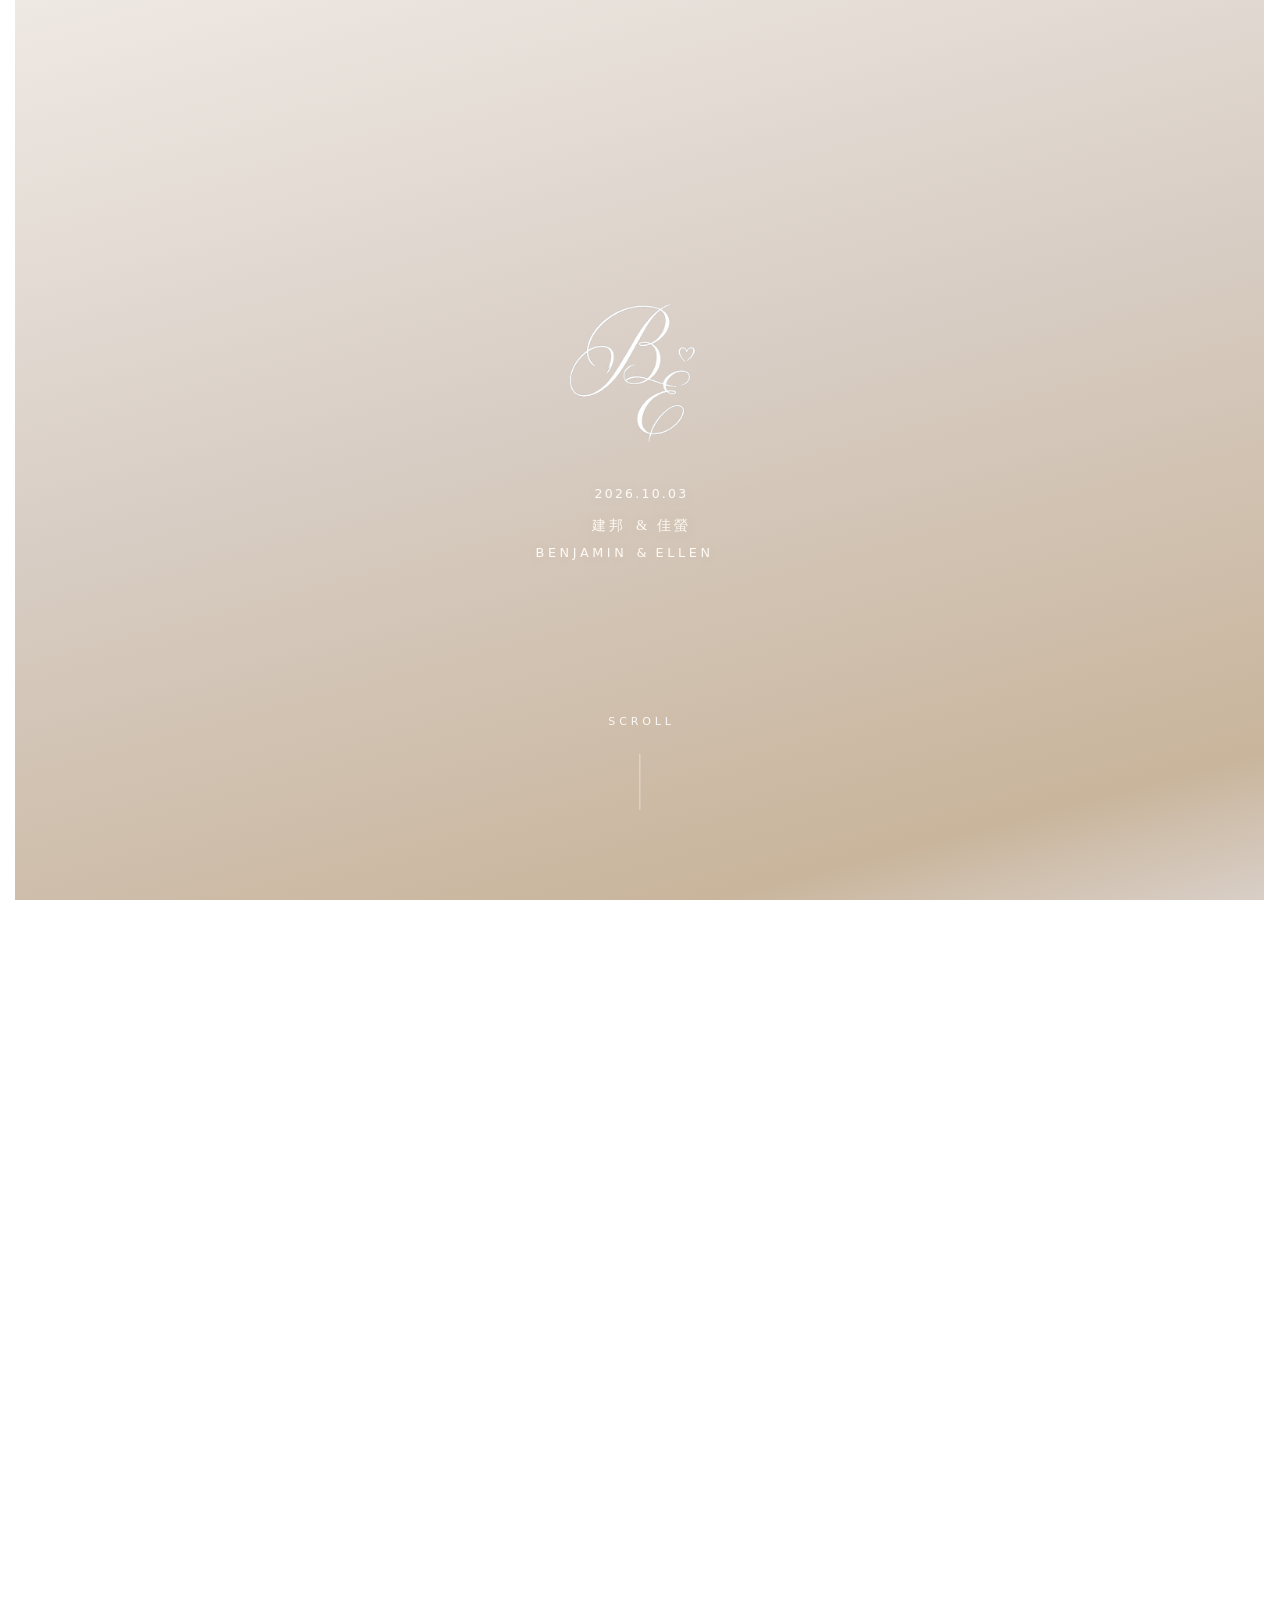
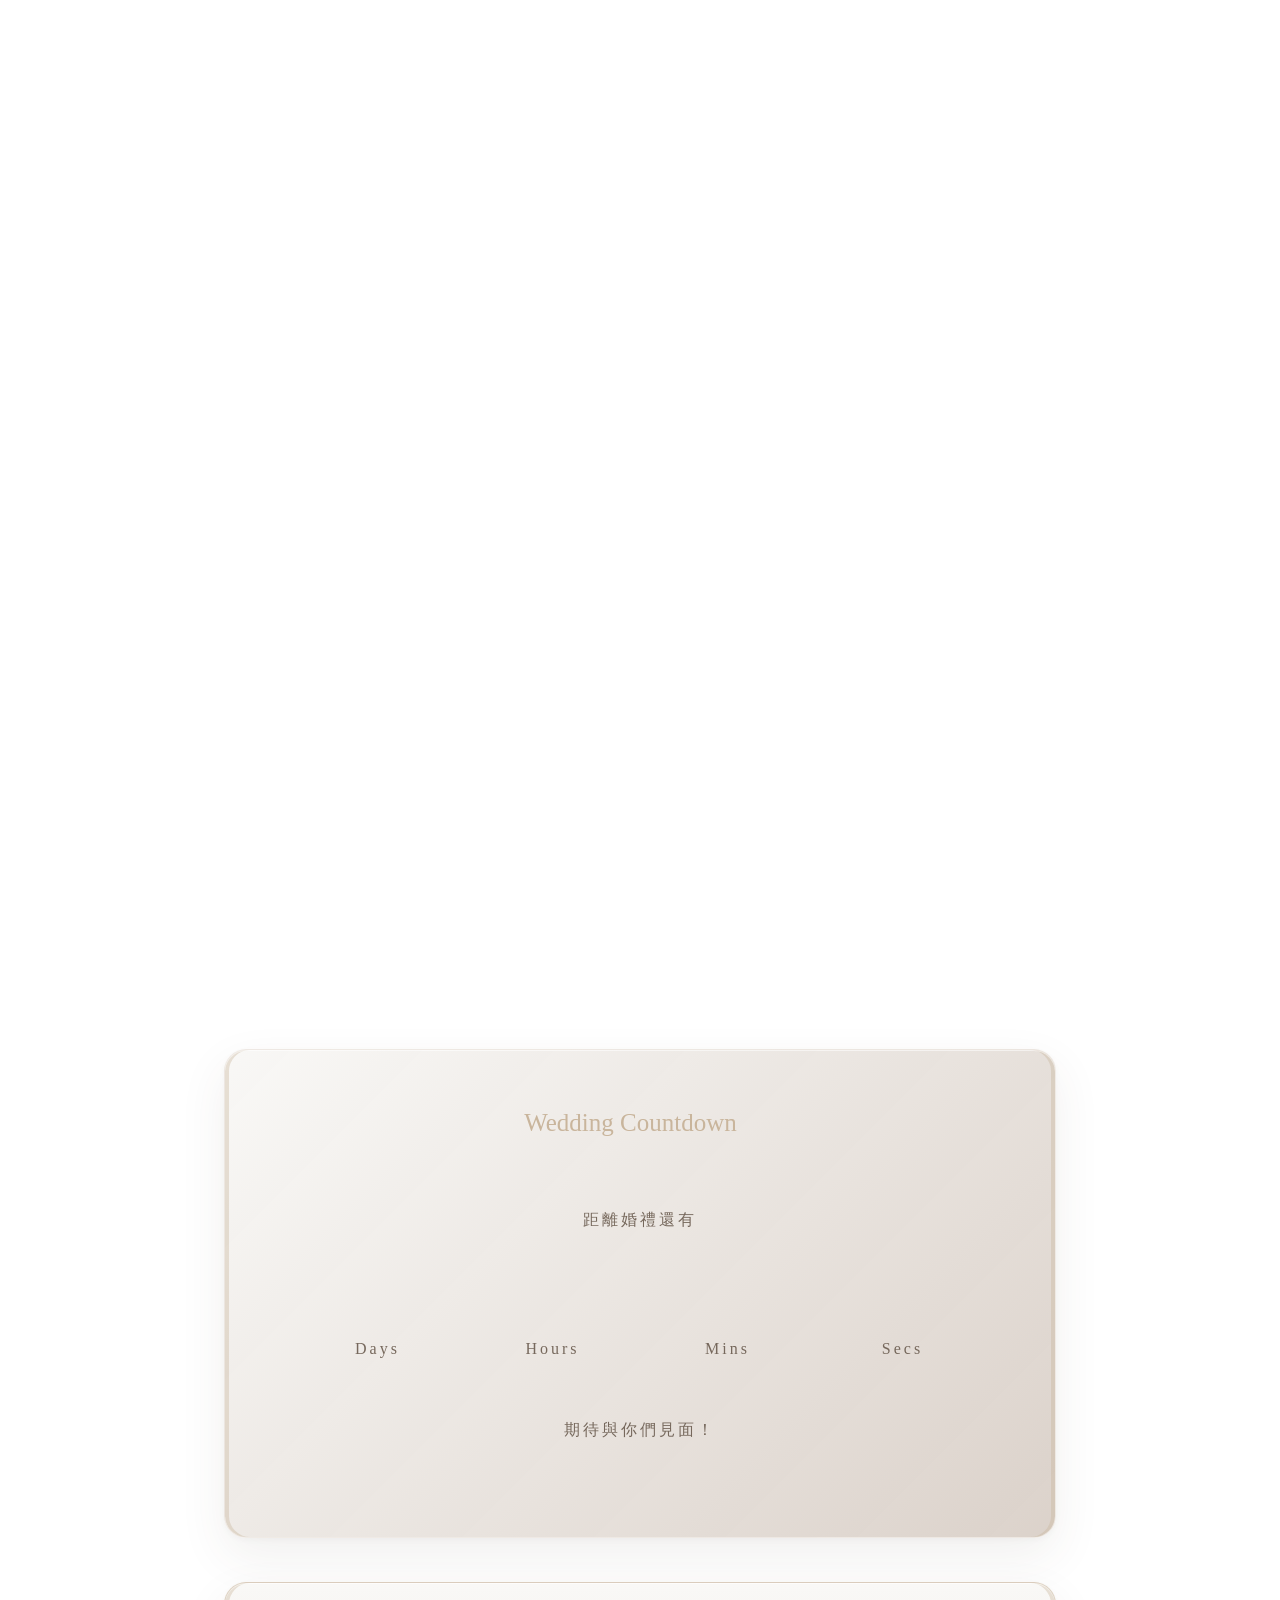
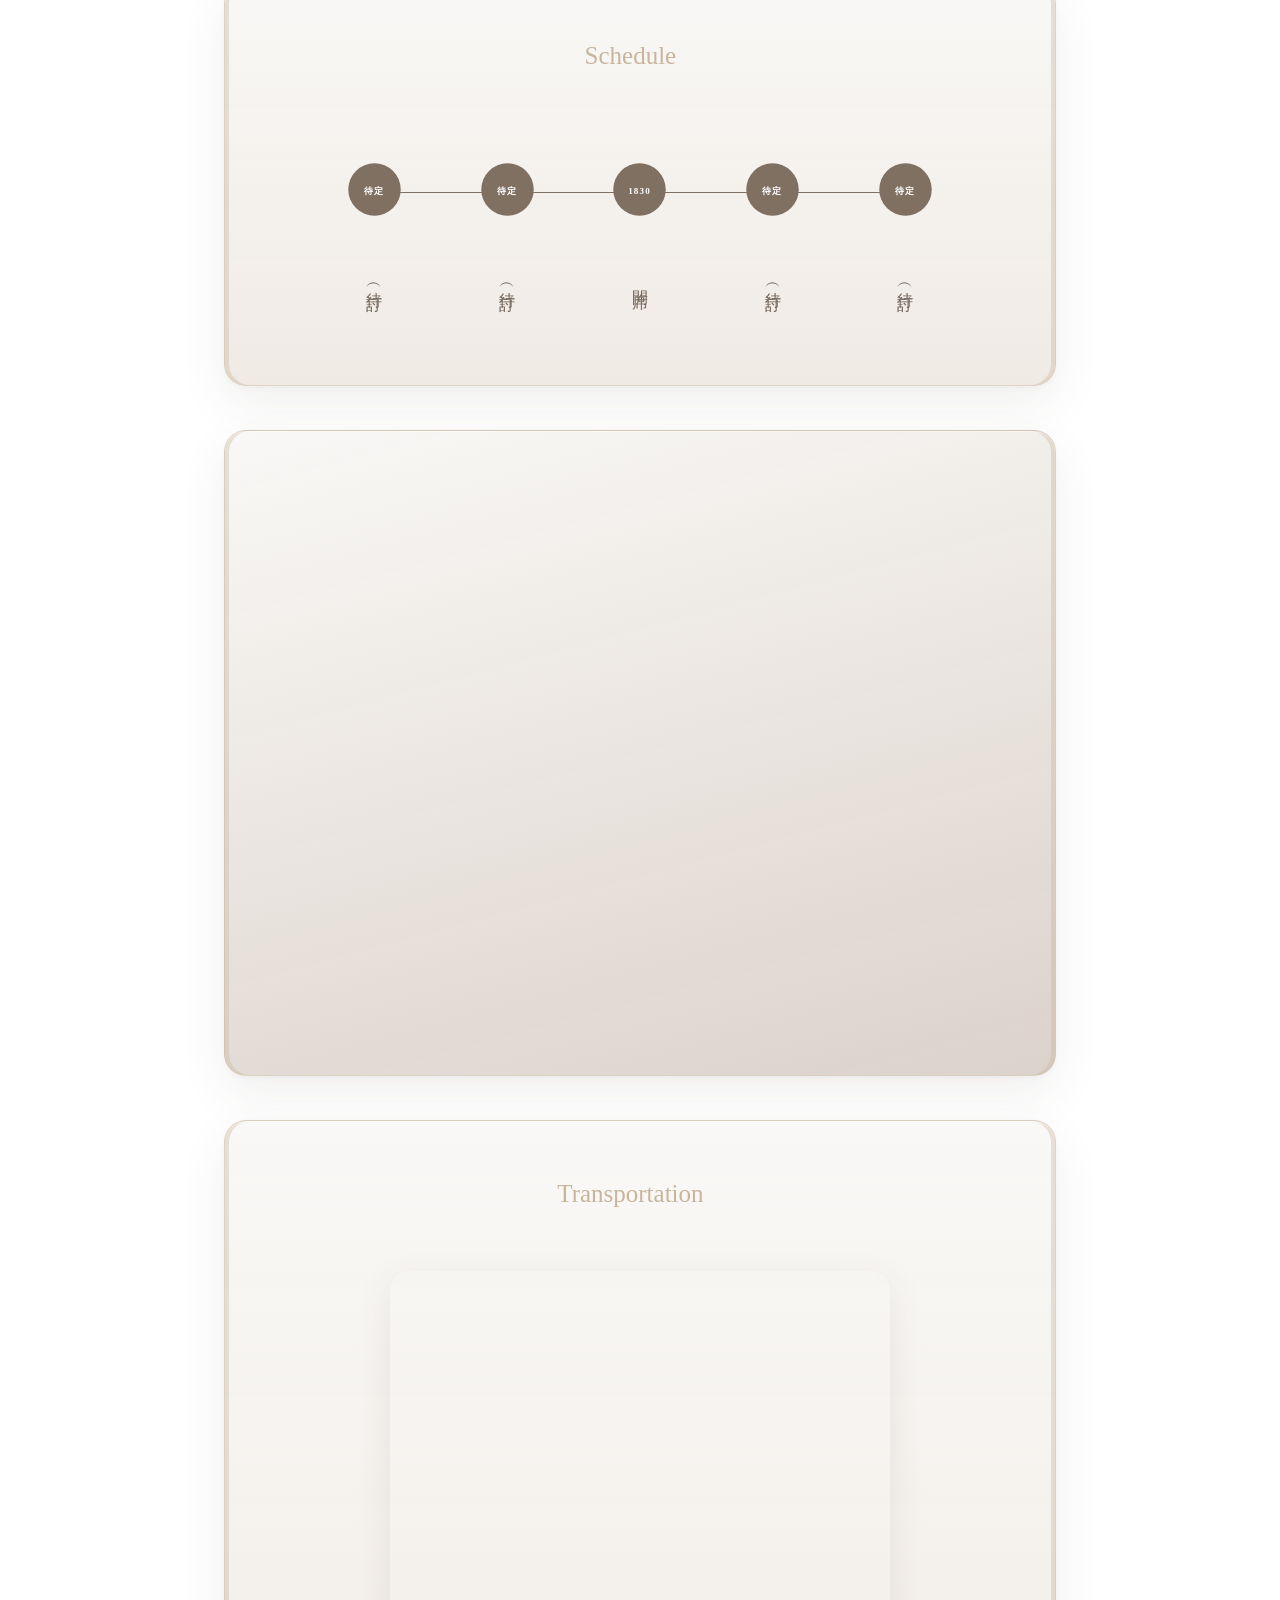
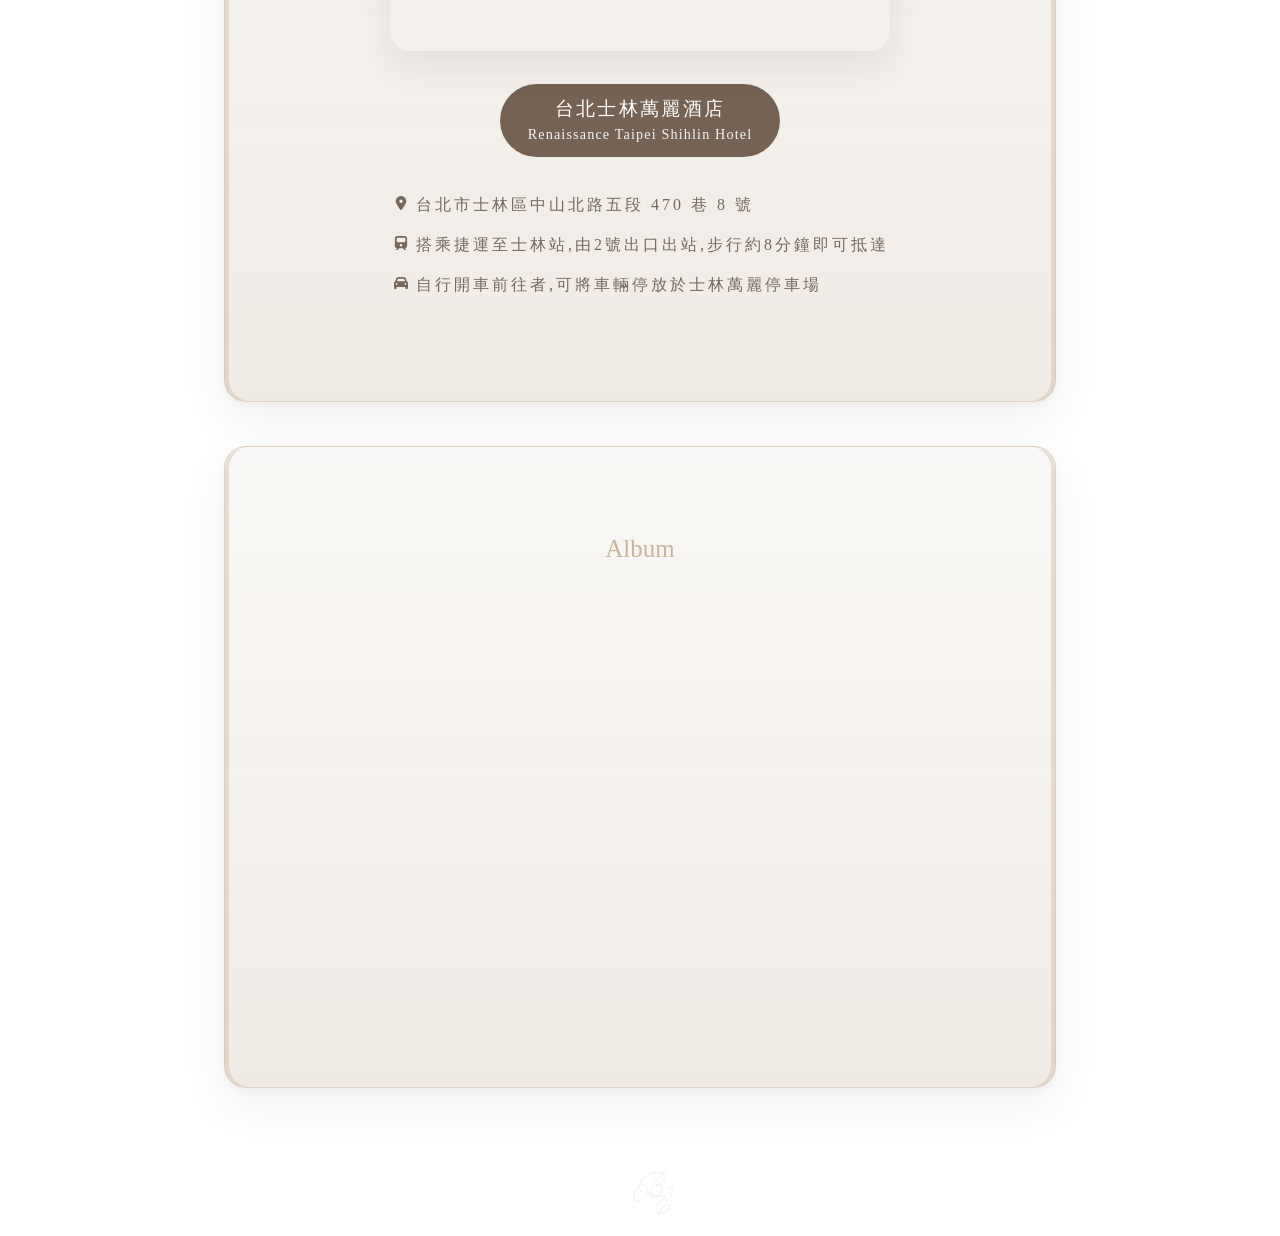
==== index.html @ 14128d51 "Initial commit" ====
<!DOCTYPE html>
<html lang="zh-Hant">
  <head>
    <meta charset="utf-8" />
    <meta name="viewport" content="width=device-width, initial-scale=1.0" />
    <title>Benjamin and Ellen</title>
    <meta http-equiv="refresh" content="0;url=home/" />
    <link rel="canonical" href="home/" />
  </head>
  <body>
    <p>正在前往 <a href="home/">完整喜帖</a>…</p>
    <p><a href="form/">僅邀請、介紹、RSVP、交通</a></p>
  </body>
</html>
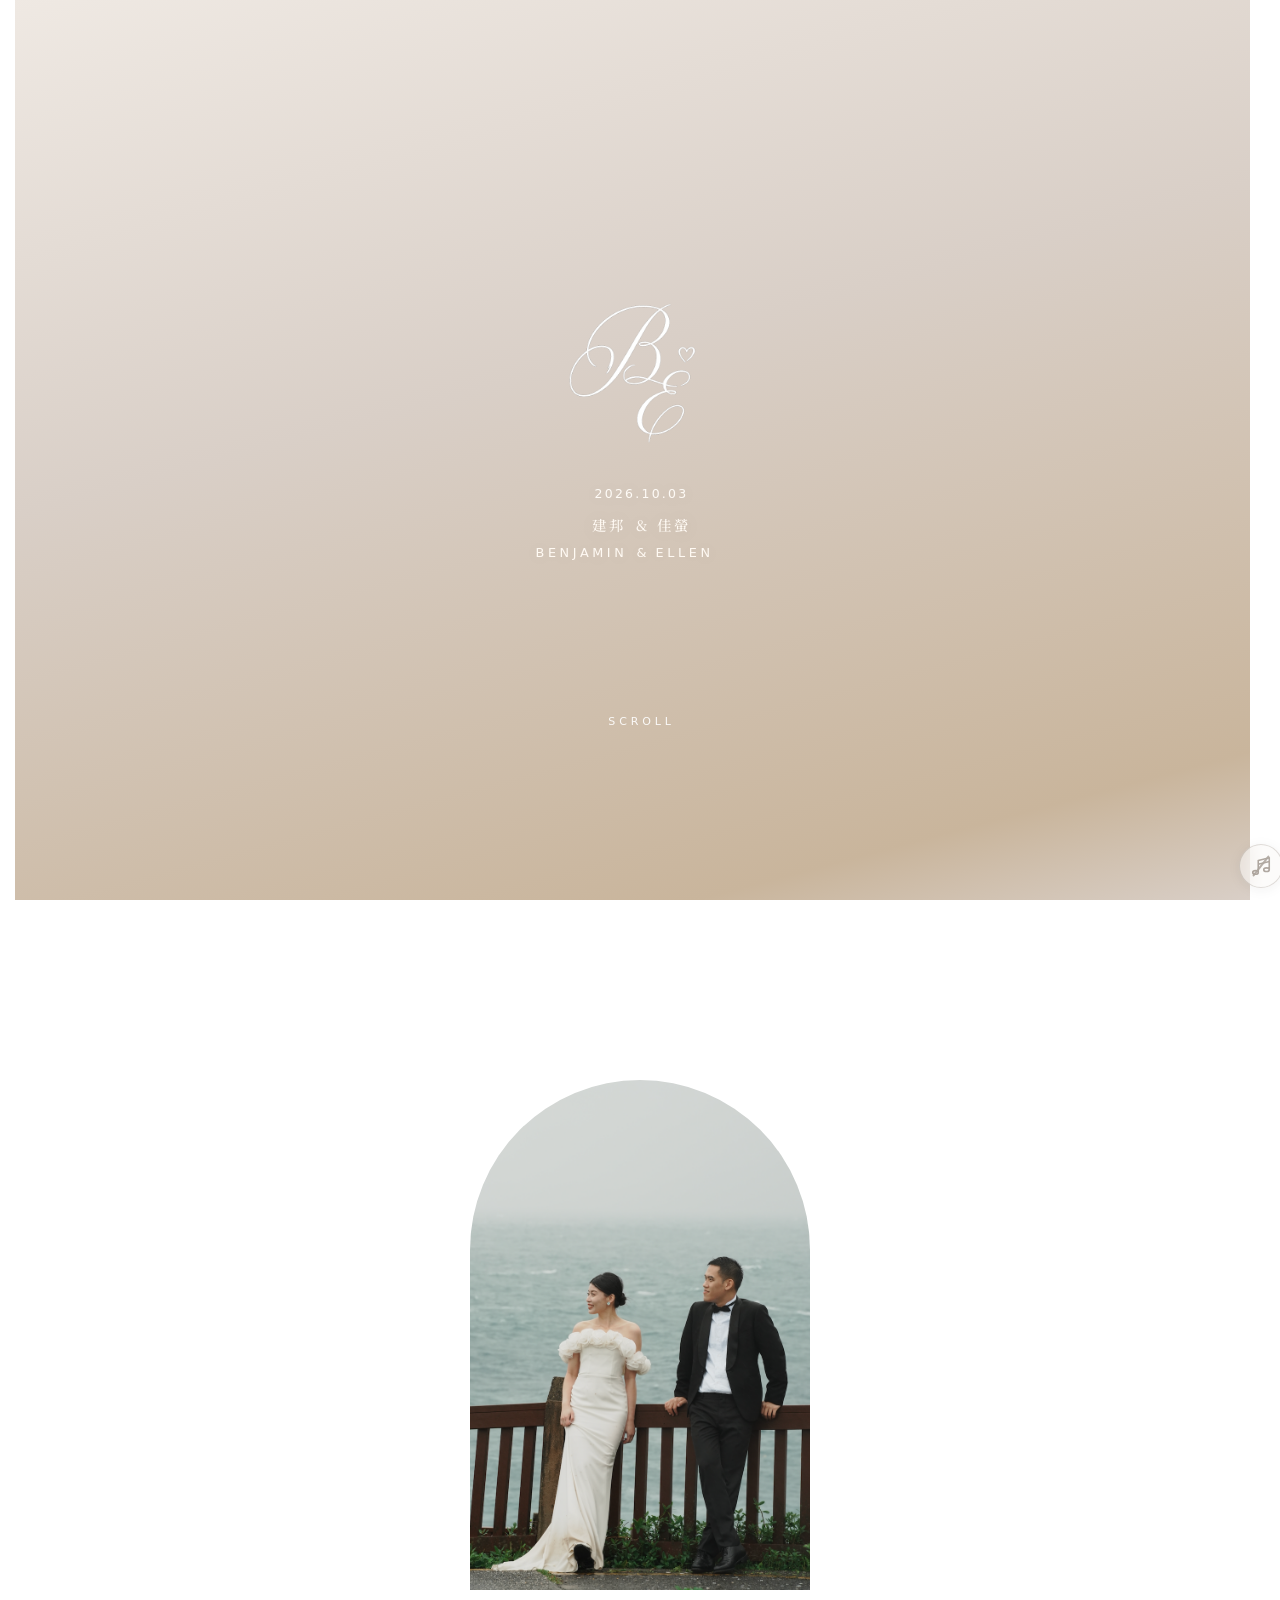
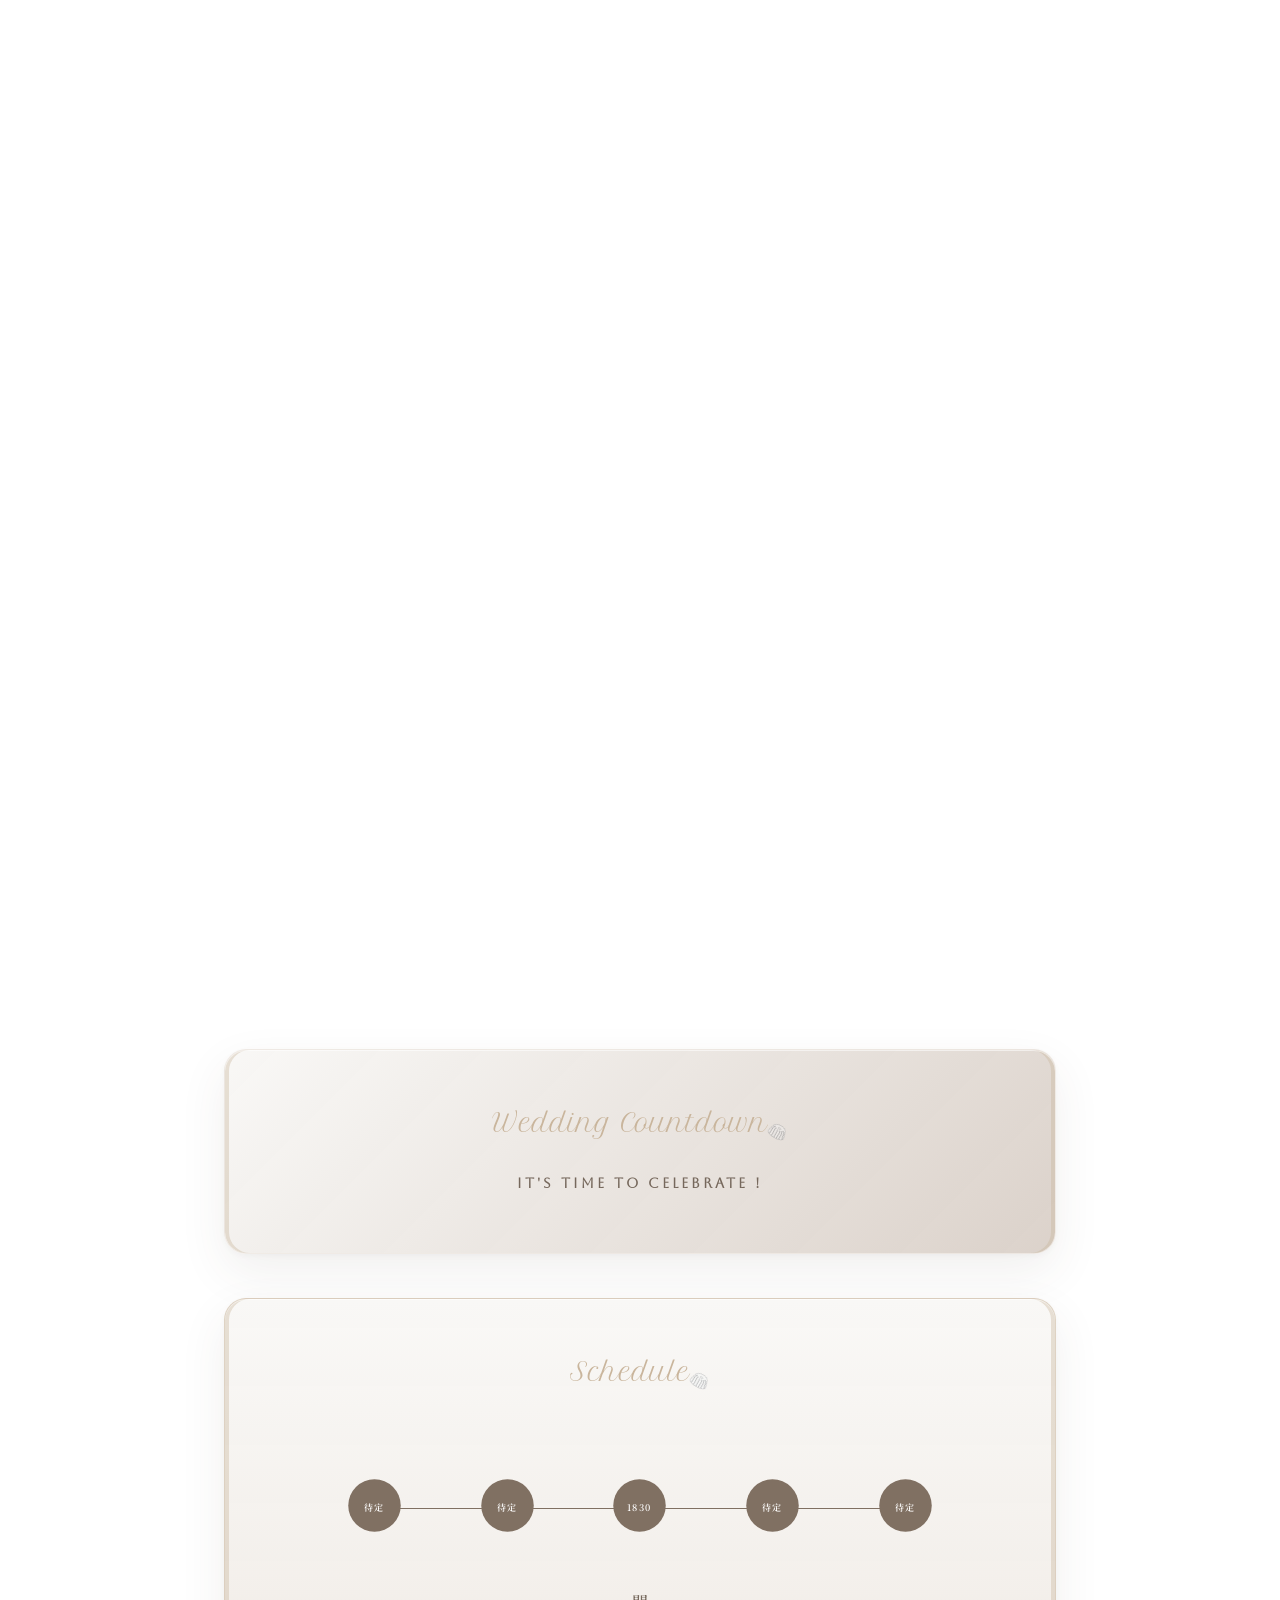
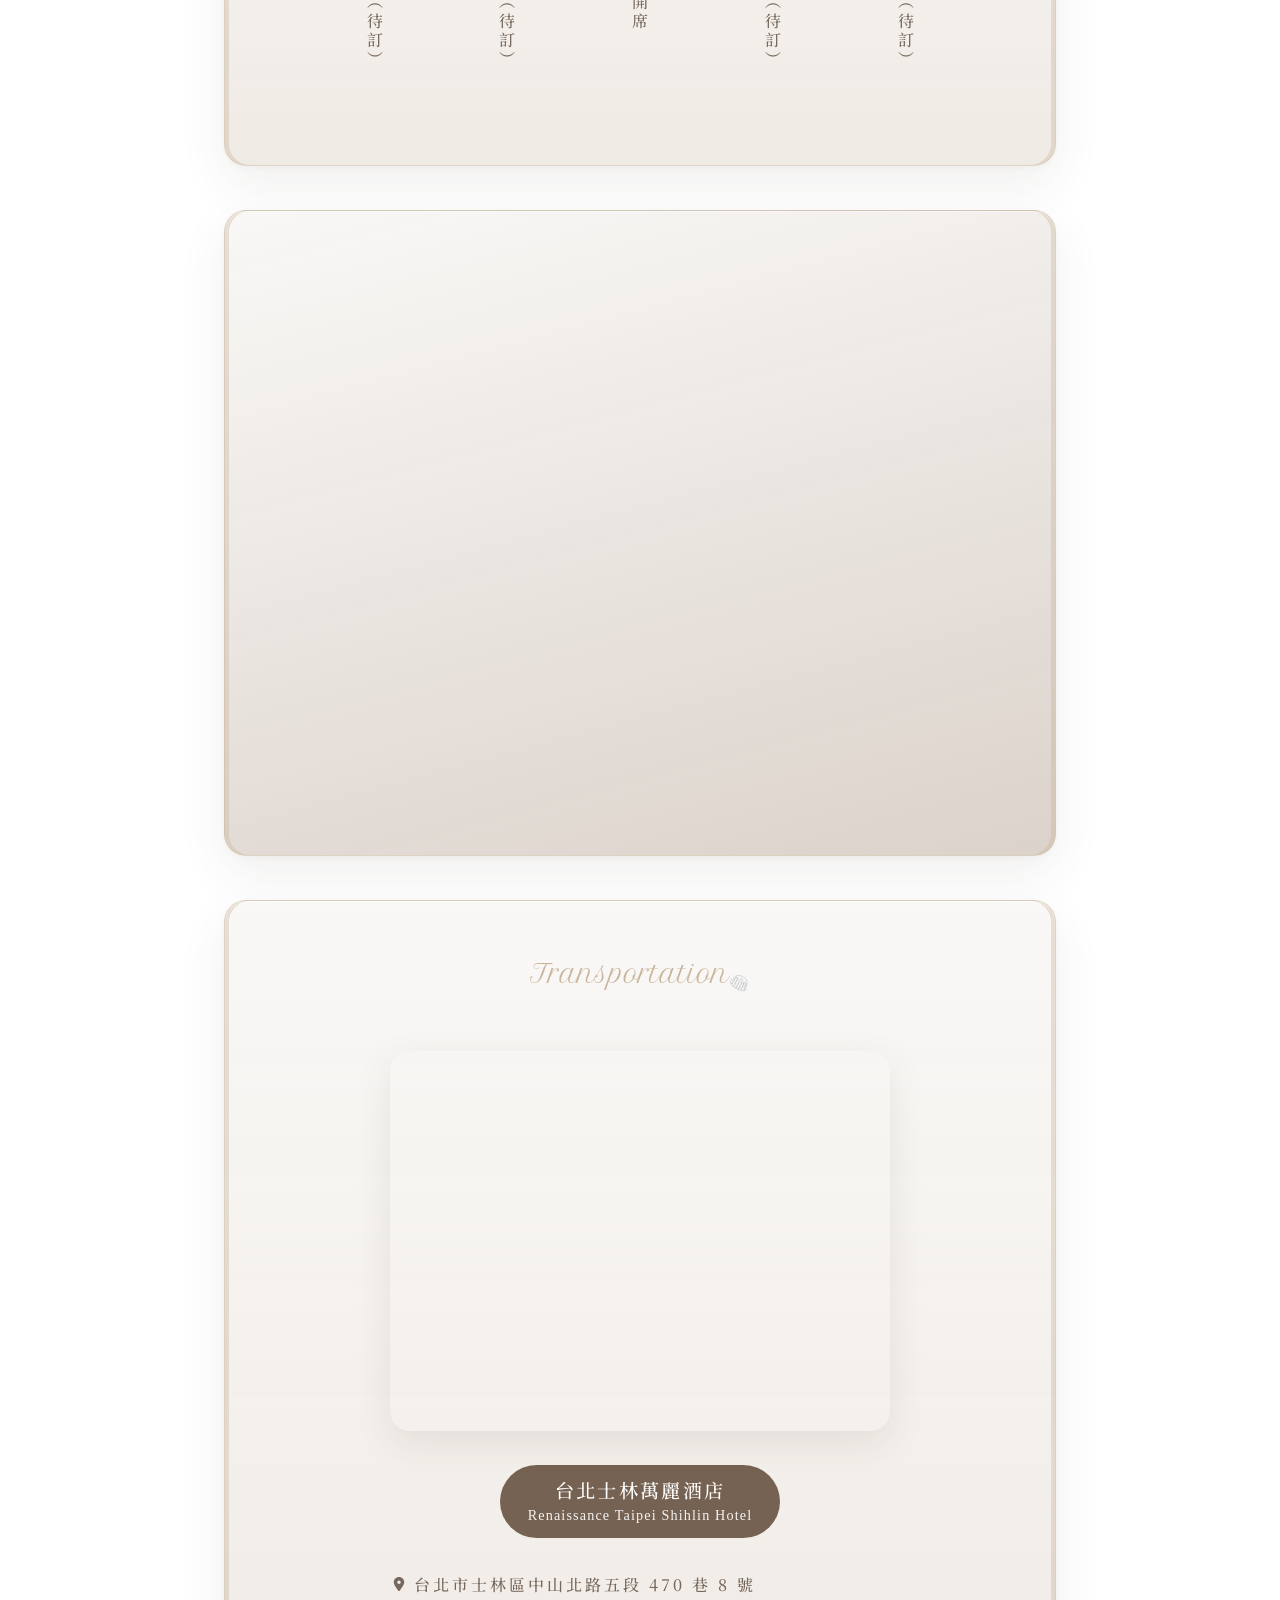
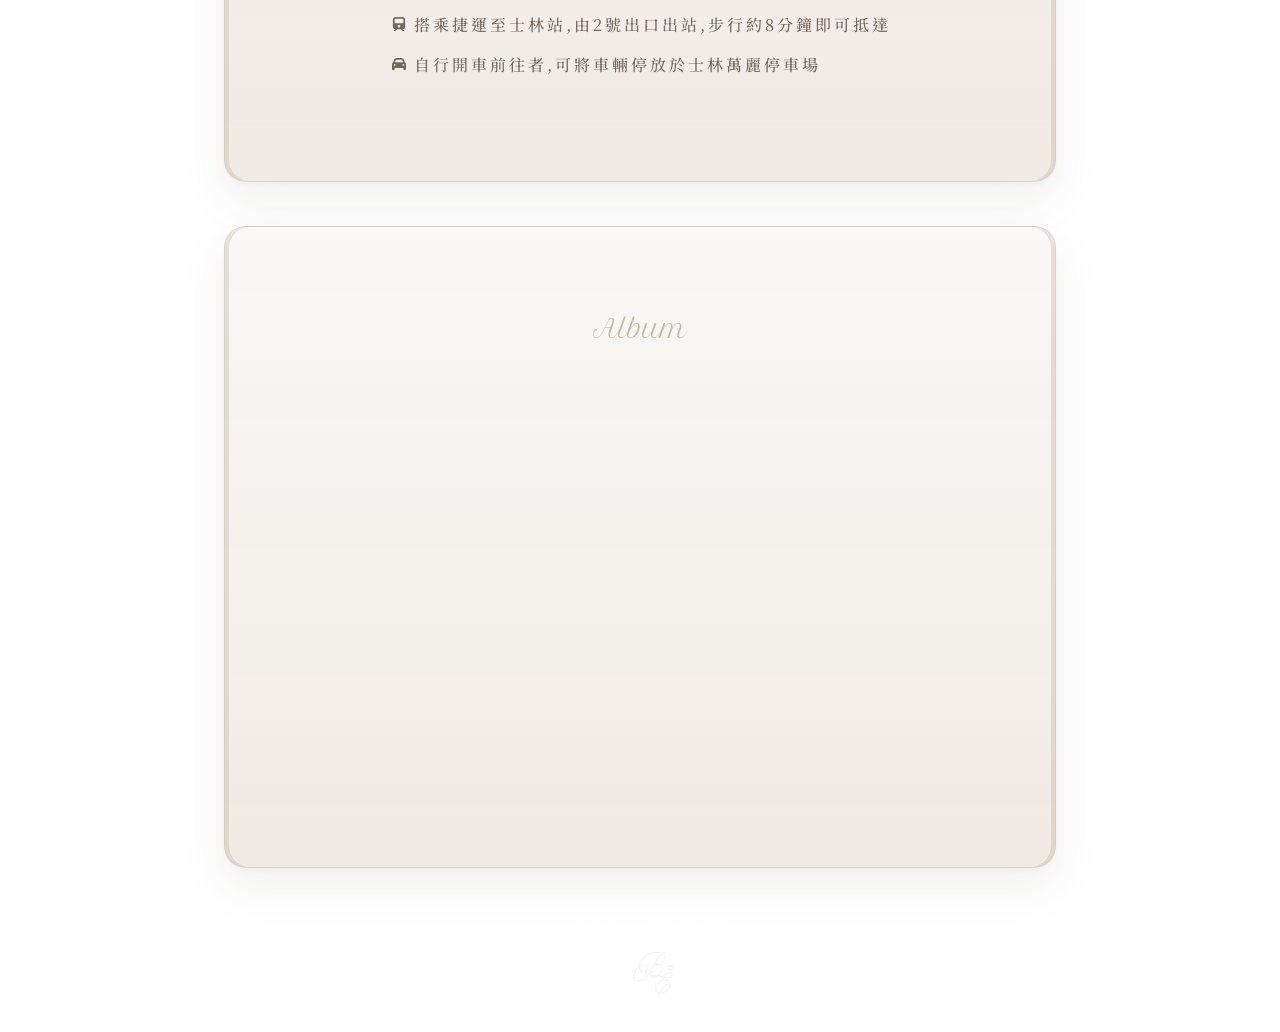
==== commit 648bb154: "add favicon, music, fix horizontal scroll" ====
--- a/index.html
+++ b/index.html
@@ -3,6 +3,9 @@
   <head>
     <meta charset="utf-8" />
     <meta name="viewport" content="width=device-width, initial-scale=1.0" />
+    <link rel="icon" type="image/png" sizes="1024x1024" href="images/favicon.png" />
+    <link rel="icon" type="image/png" sizes="192x192" href="images/favicon-192.png" />
+    <link rel="apple-touch-icon" sizes="180x180" href="images/apple-touch-icon.png" />
     <title>Benjamin and Ellen</title>
     <meta http-equiv="refresh" content="0;url=home/" />
     <link rel="canonical" href="home/" />
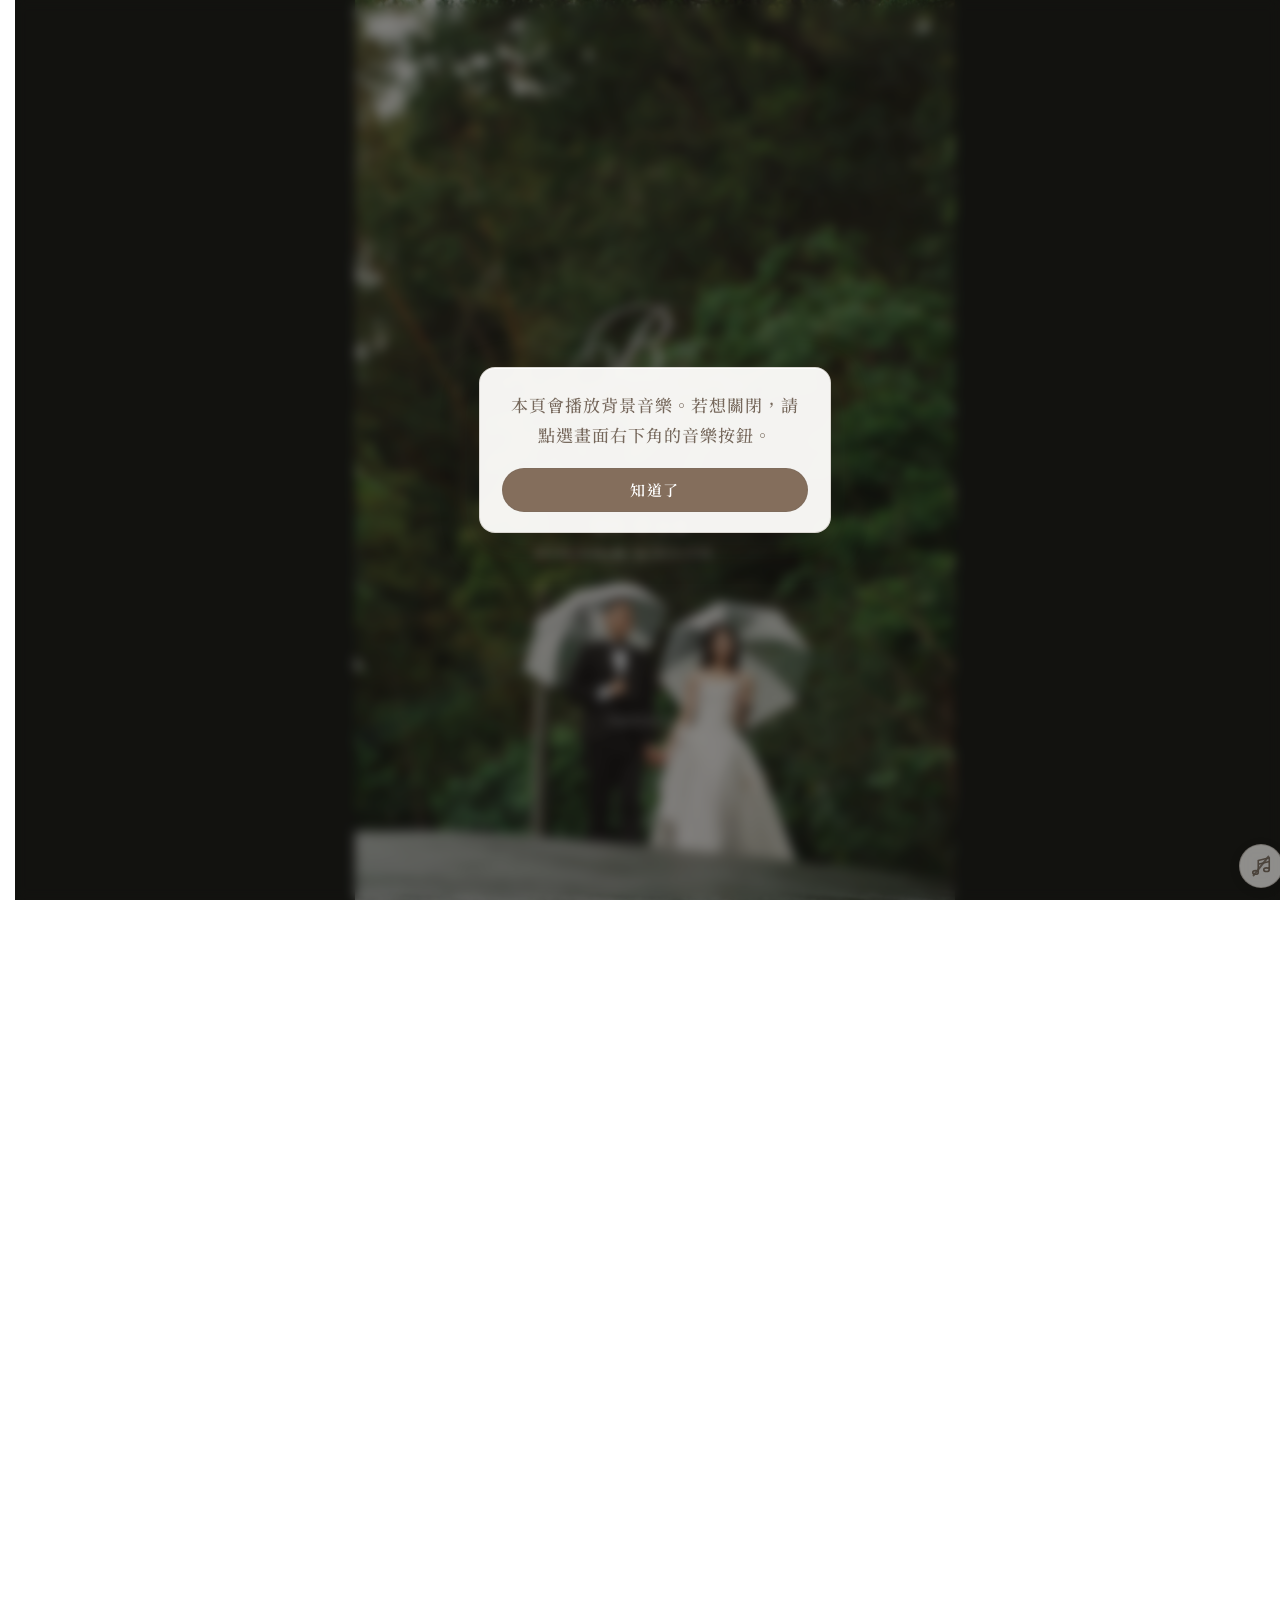
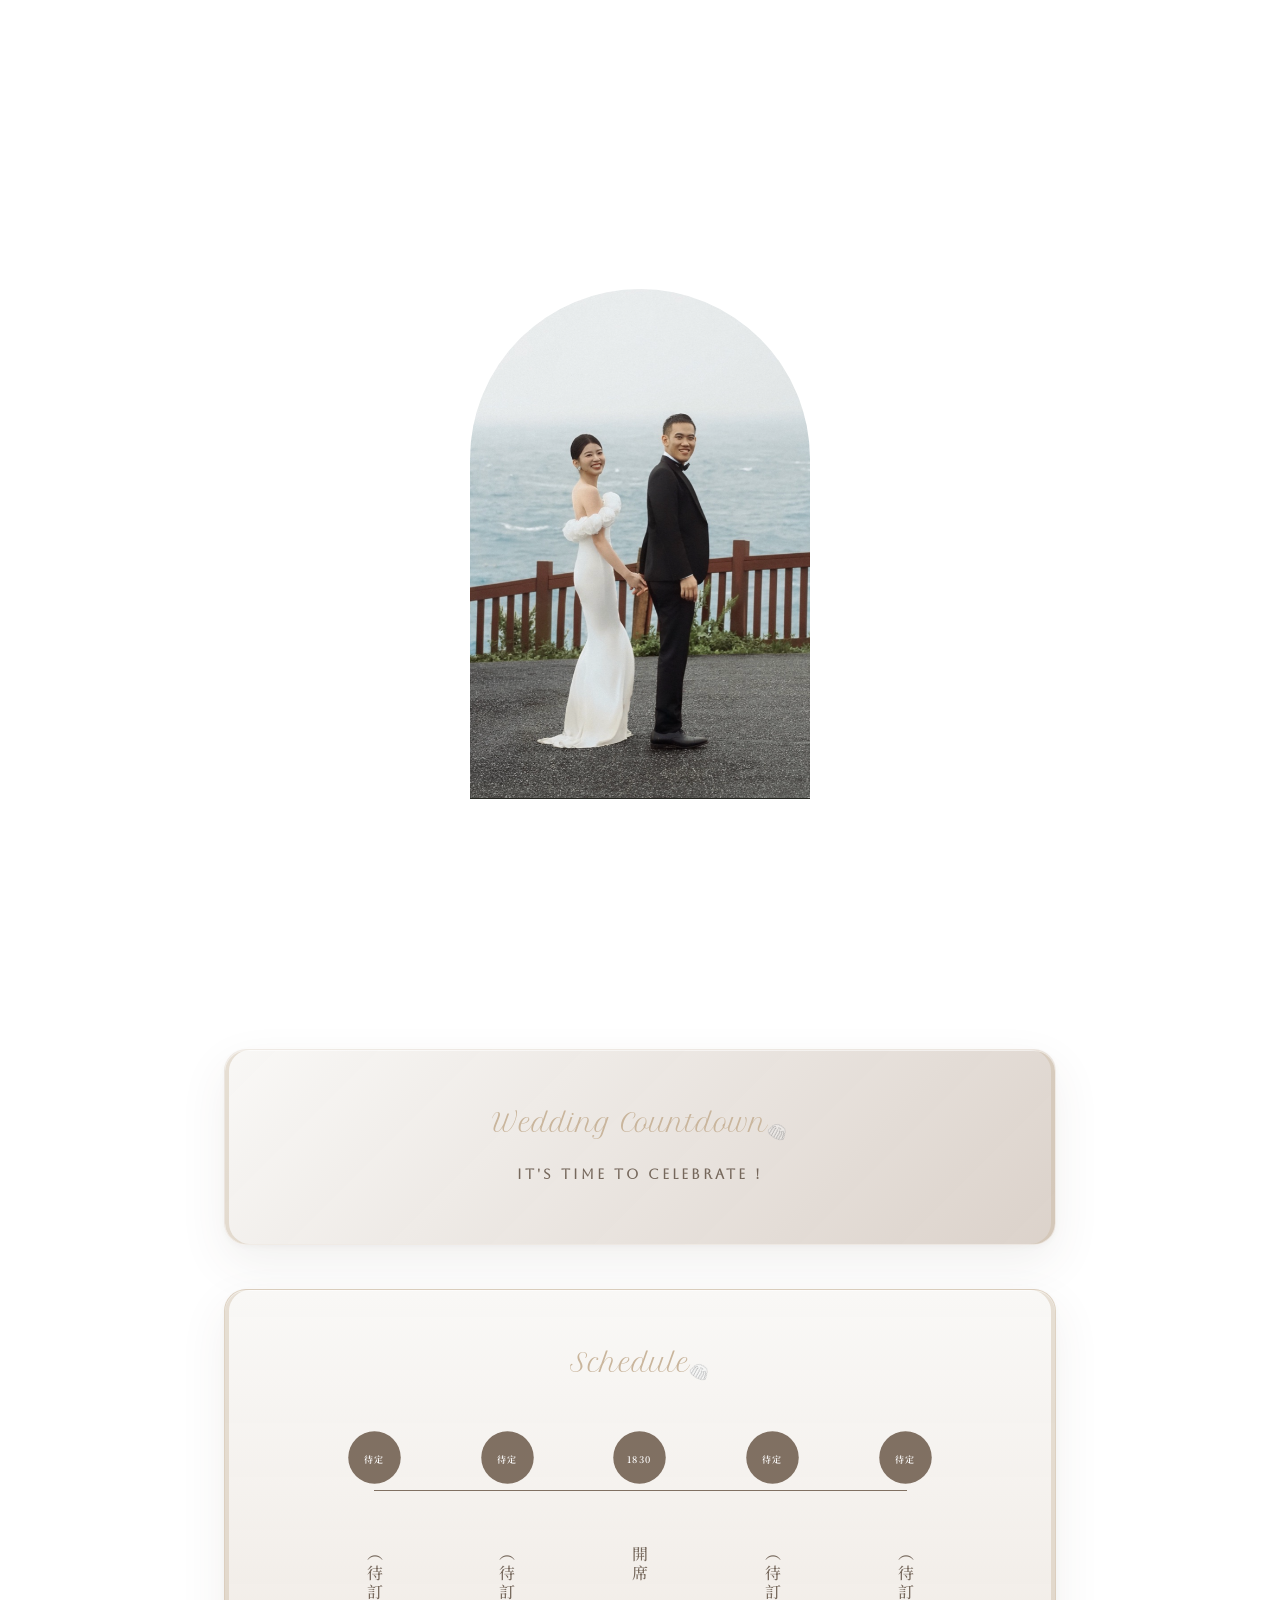
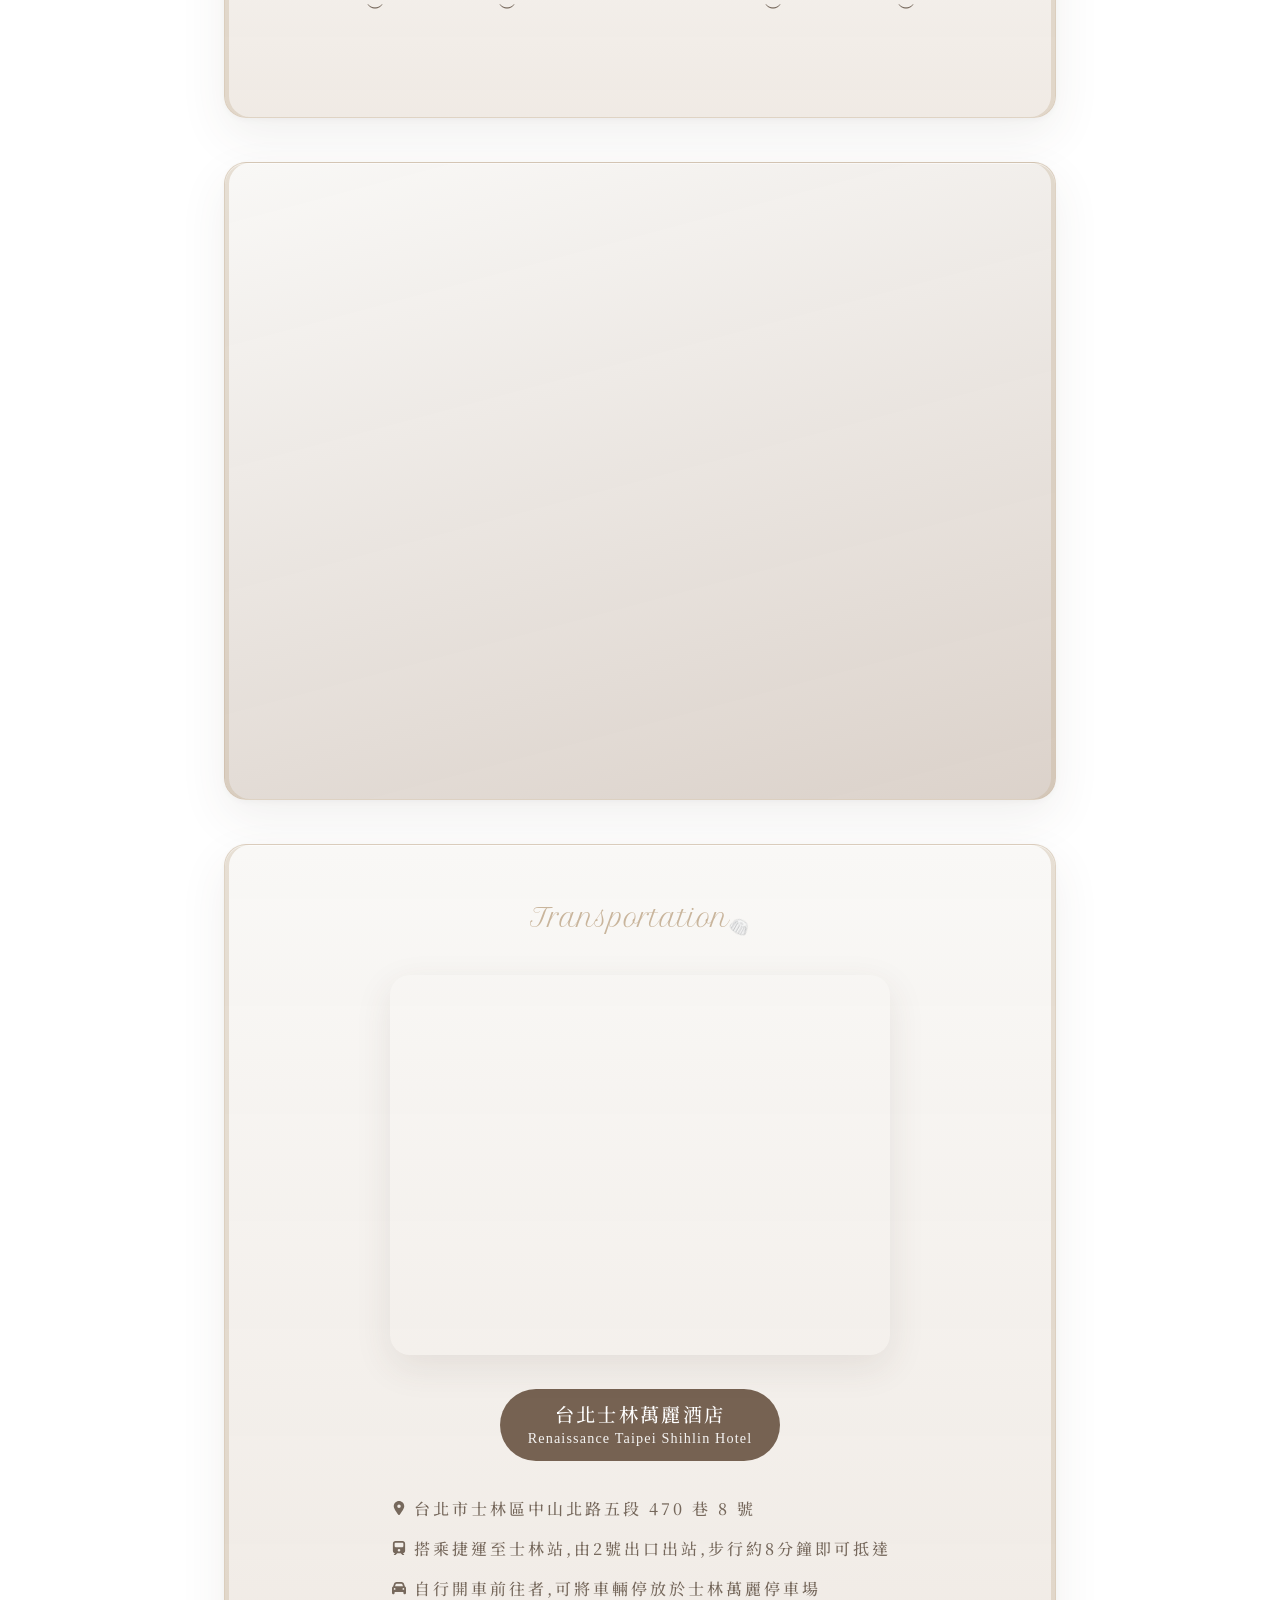
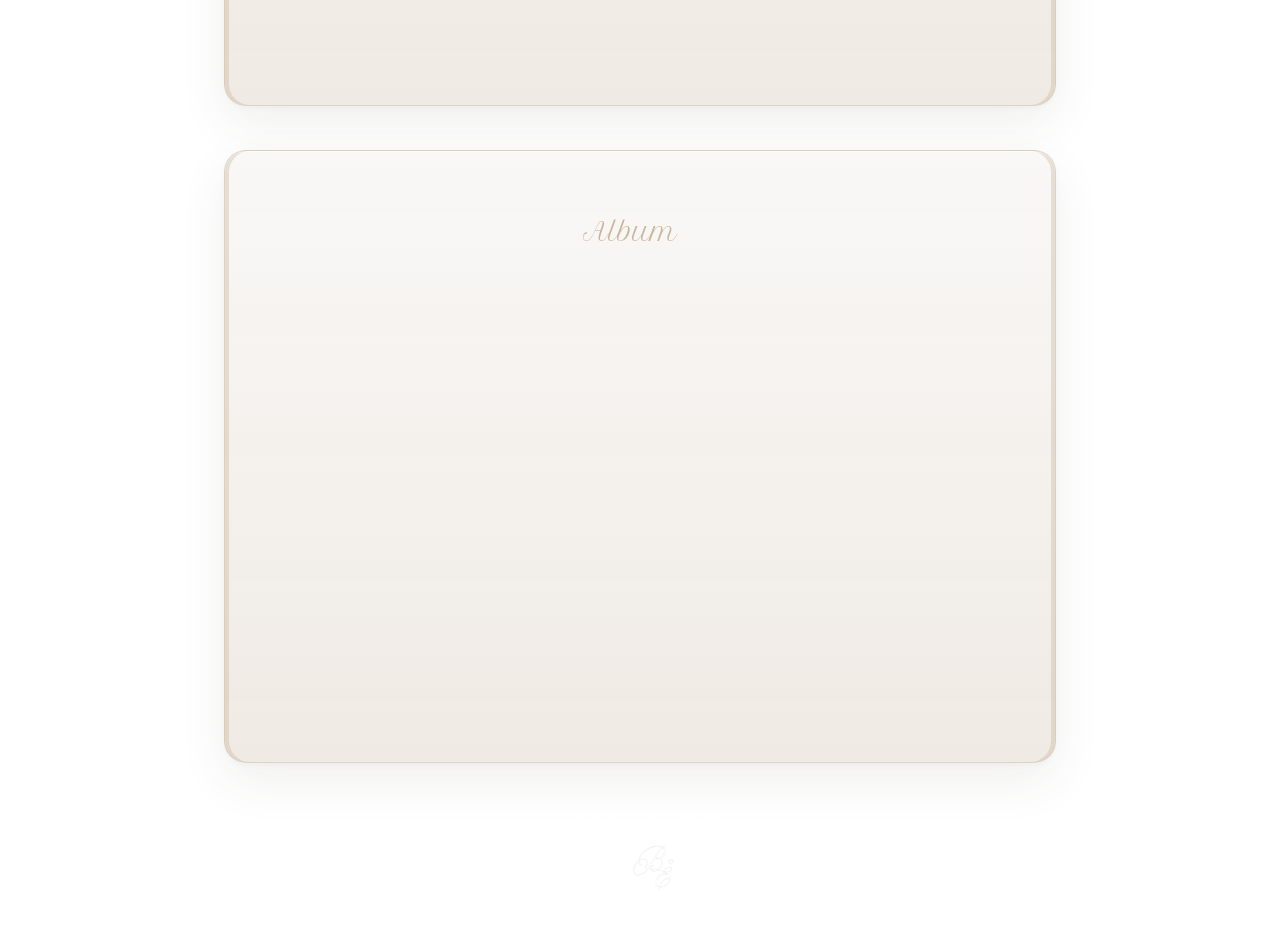
==== commit 4544b7d1: "fixes" ====
--- a/index.html
+++ b/index.html
@@ -3,7 +3,7 @@
   <head>
     <meta charset="utf-8" />
     <meta name="viewport" content="width=device-width, initial-scale=1.0" />
-    <link rel="icon" type="image/png" sizes="1024x1024" href="images/favicon.png" />
+    <link rel="icon" type="image/png" sizes="512x512" href="images/favicon.png" />
     <link rel="icon" type="image/png" sizes="192x192" href="images/favicon-192.png" />
     <link rel="apple-touch-icon" sizes="180x180" href="images/apple-touch-icon.png" />
     <title>Benjamin and Ellen</title>
